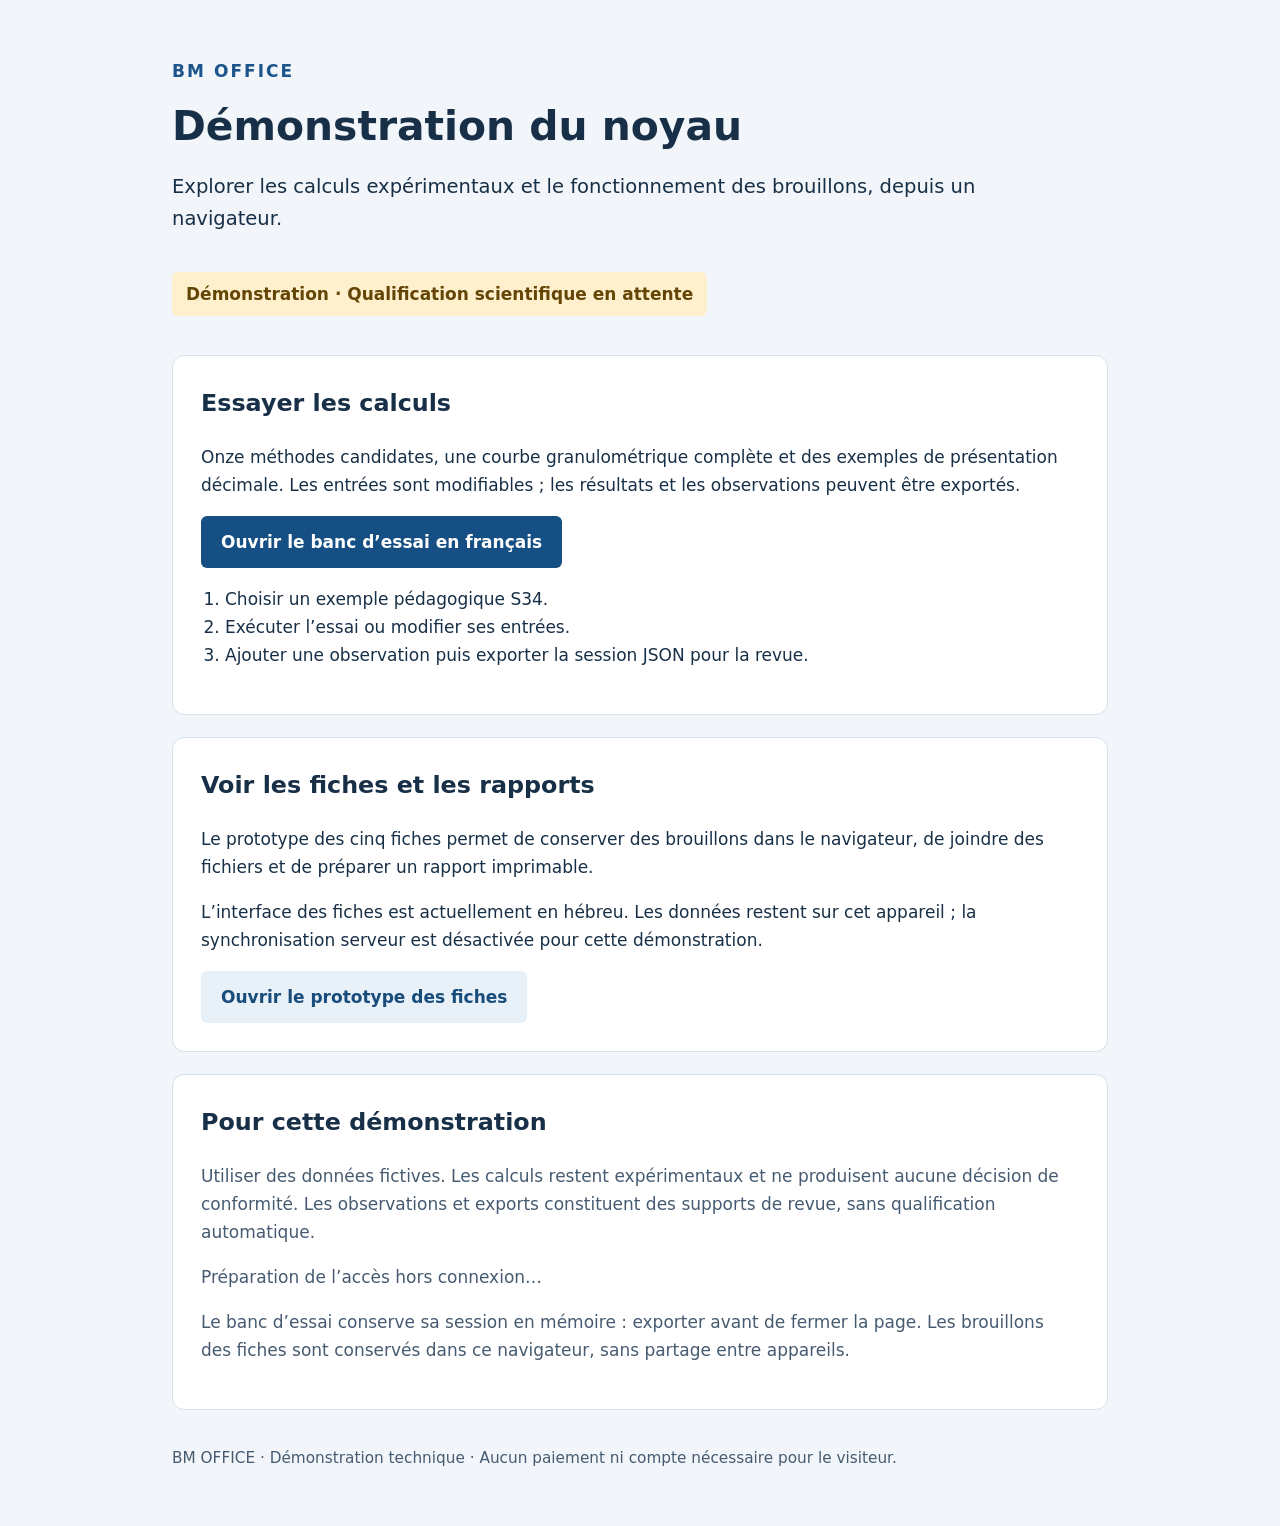
==== index.html @ 11cb7349 "Publish portable BM OFFICE demo 1a7a5e425c297972" ====
<!doctype html>
<html lang="fr"><head><meta charset="utf-8"><meta name="viewport" content="width=device-width,initial-scale=1">
<meta name="robots" content="noindex,nofollow"><meta name="theme-color" content="#164f83">
<title>BM OFFICE — Démonstration</title><link rel="stylesheet" href="./demo.css"><script type="module" src="./demo.mjs"></script></head>
<body><main>
<header><p class="brand">BM OFFICE</p><h1>Démonstration du noyau</h1><p class="intro">Explorer les calculs expérimentaux et le fonctionnement des brouillons, depuis un navigateur.</p><p class="badge">Démonstration · Qualification scientifique en attente</p></header>
<section><h2>Essayer les calculs</h2><p>Onze méthodes candidates, une courbe granulométrique complète et des exemples de présentation décimale. Les entrées sont modifiables ; les résultats et les observations peuvent être exportés.</p><a class="button" href="./tools/scientific-workbench/index.html">Ouvrir le banc d’essai en français</a><ol><li>Choisir un exemple pédagogique S34.</li><li>Exécuter l’essai ou modifier ses entrées.</li><li>Ajouter une observation puis exporter la session JSON pour la revue.</li></ol></section>
<section><h2>Voir les fiches et les rapports</h2><p>Le prototype des cinq fiches permet de conserver des brouillons dans le navigateur, de joindre des fichiers et de préparer un rapport imprimable.</p><p>L’interface des fiches est actuellement en hébreu. Les données restent sur cet appareil ; la synchronisation serveur est désactivée pour cette démonstration.</p><a class="secondary" href="./apps/web/public/index.html">Ouvrir le prototype des fiches</a></section>
<section class="note"><h2>Pour cette démonstration</h2><p>Utiliser des données fictives. Les calculs restent expérimentaux et ne produisent aucune décision de conformité. Les observations et exports constituent des supports de revue, sans qualification automatique.</p><p id="offline-status" role="status">Préparation de l’accès hors connexion…</p><p>Le banc d’essai conserve sa session en mémoire : exporter avant de fermer la page. Les brouillons des fiches sont conservés dans ce navigateur, sans partage entre appareils.</p></section>
<footer>BM OFFICE · Démonstration technique · Aucun paiement ni compte nécessaire pour le visiteur.</footer>
</main></body></html>
---- demo.css ----
:root{font:17px/1.65 system-ui,sans-serif;color:#183047;background:#f2f5f9}*{box-sizing:border-box}body{margin:0}main{max-width:980px;margin:auto;padding:40px 22px}.brand{font-weight:800;letter-spacing:.12em;color:#1b558b}h1{font-size:2.4rem;line-height:1.2;margin:12px 0}h2{font-size:1.4rem;margin-top:0}.intro{max-width:65ch;font-size:1.15rem}.badge{display:inline-block;border-radius:6px;padding:8px 14px;background:#fff0cd;color:#644506;font-weight:600}section{margin:22px 0;border:1px solid #d7e0eb;border-radius:12px;padding:28px;background:#fff}.button,.secondary{display:inline-block;border-radius:6px;padding:12px 20px;background:#164f83;color:white;text-decoration:none;font-weight:650}.secondary{background:#e8f0f8;color:#174c7b}a:focus-visible{outline:3px solid #74a8d9;outline-offset:4px}ol{padding-left:24px}.note p,footer{color:#465b71}footer{font-size:.9rem;padding:14px 0}@media(max-width:600px){main{padding:24px 14px}h1{font-size:1.9rem}section{padding:20px}.button,.secondary{width:100%;text-align:center}}
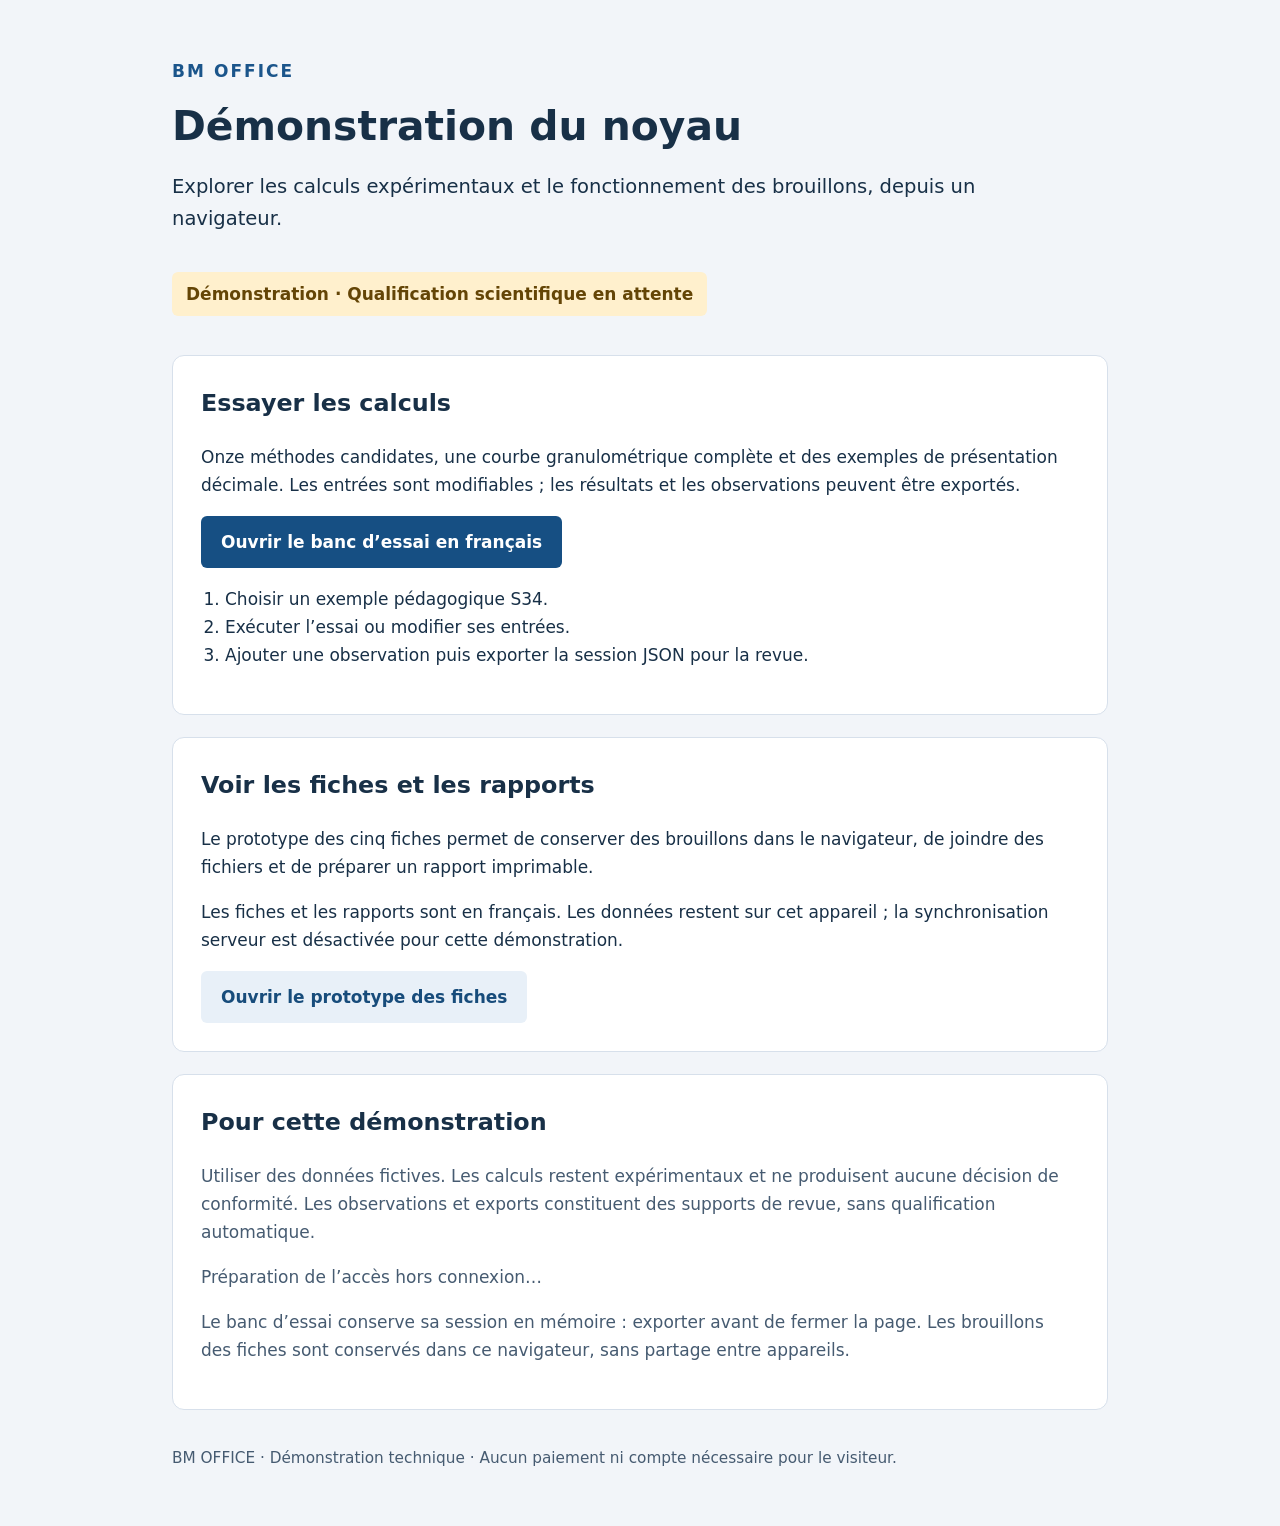
==== commit 47125519: "Publish portable BM OFFICE demo 8211a38b52db07e5" ====
--- a/index.html
+++ b/index.html
@@ -5,7 +5,7 @@
 <body><main>
 <header><p class="brand">BM OFFICE</p><h1>Démonstration du noyau</h1><p class="intro">Explorer les calculs expérimentaux et le fonctionnement des brouillons, depuis un navigateur.</p><p class="badge">Démonstration · Qualification scientifique en attente</p></header>
 <section><h2>Essayer les calculs</h2><p>Onze méthodes candidates, une courbe granulométrique complète et des exemples de présentation décimale. Les entrées sont modifiables ; les résultats et les observations peuvent être exportés.</p><a class="button" href="./tools/scientific-workbench/index.html">Ouvrir le banc d’essai en français</a><ol><li>Choisir un exemple pédagogique S34.</li><li>Exécuter l’essai ou modifier ses entrées.</li><li>Ajouter une observation puis exporter la session JSON pour la revue.</li></ol></section>
-<section><h2>Voir les fiches et les rapports</h2><p>Le prototype des cinq fiches permet de conserver des brouillons dans le navigateur, de joindre des fichiers et de préparer un rapport imprimable.</p><p>L’interface des fiches est actuellement en hébreu. Les données restent sur cet appareil ; la synchronisation serveur est désactivée pour cette démonstration.</p><a class="secondary" href="./apps/web/public/index.html">Ouvrir le prototype des fiches</a></section>
+<section><h2>Voir les fiches et les rapports</h2><p>Le prototype des cinq fiches permet de conserver des brouillons dans le navigateur, de joindre des fichiers et de préparer un rapport imprimable.</p><p>Les fiches et les rapports sont en français. Les données restent sur cet appareil ; la synchronisation serveur est désactivée pour cette démonstration.</p><a class="secondary" href="./apps/web/public/index.html">Ouvrir le prototype des fiches</a></section>
 <section class="note"><h2>Pour cette démonstration</h2><p>Utiliser des données fictives. Les calculs restent expérimentaux et ne produisent aucune décision de conformité. Les observations et exports constituent des supports de revue, sans qualification automatique.</p><p id="offline-status" role="status">Préparation de l’accès hors connexion…</p><p>Le banc d’essai conserve sa session en mémoire : exporter avant de fermer la page. Les brouillons des fiches sont conservés dans ce navigateur, sans partage entre appareils.</p></section>
 <footer>BM OFFICE · Démonstration technique · Aucun paiement ni compte nécessaire pour le visiteur.</footer>
 </main></body></html>
